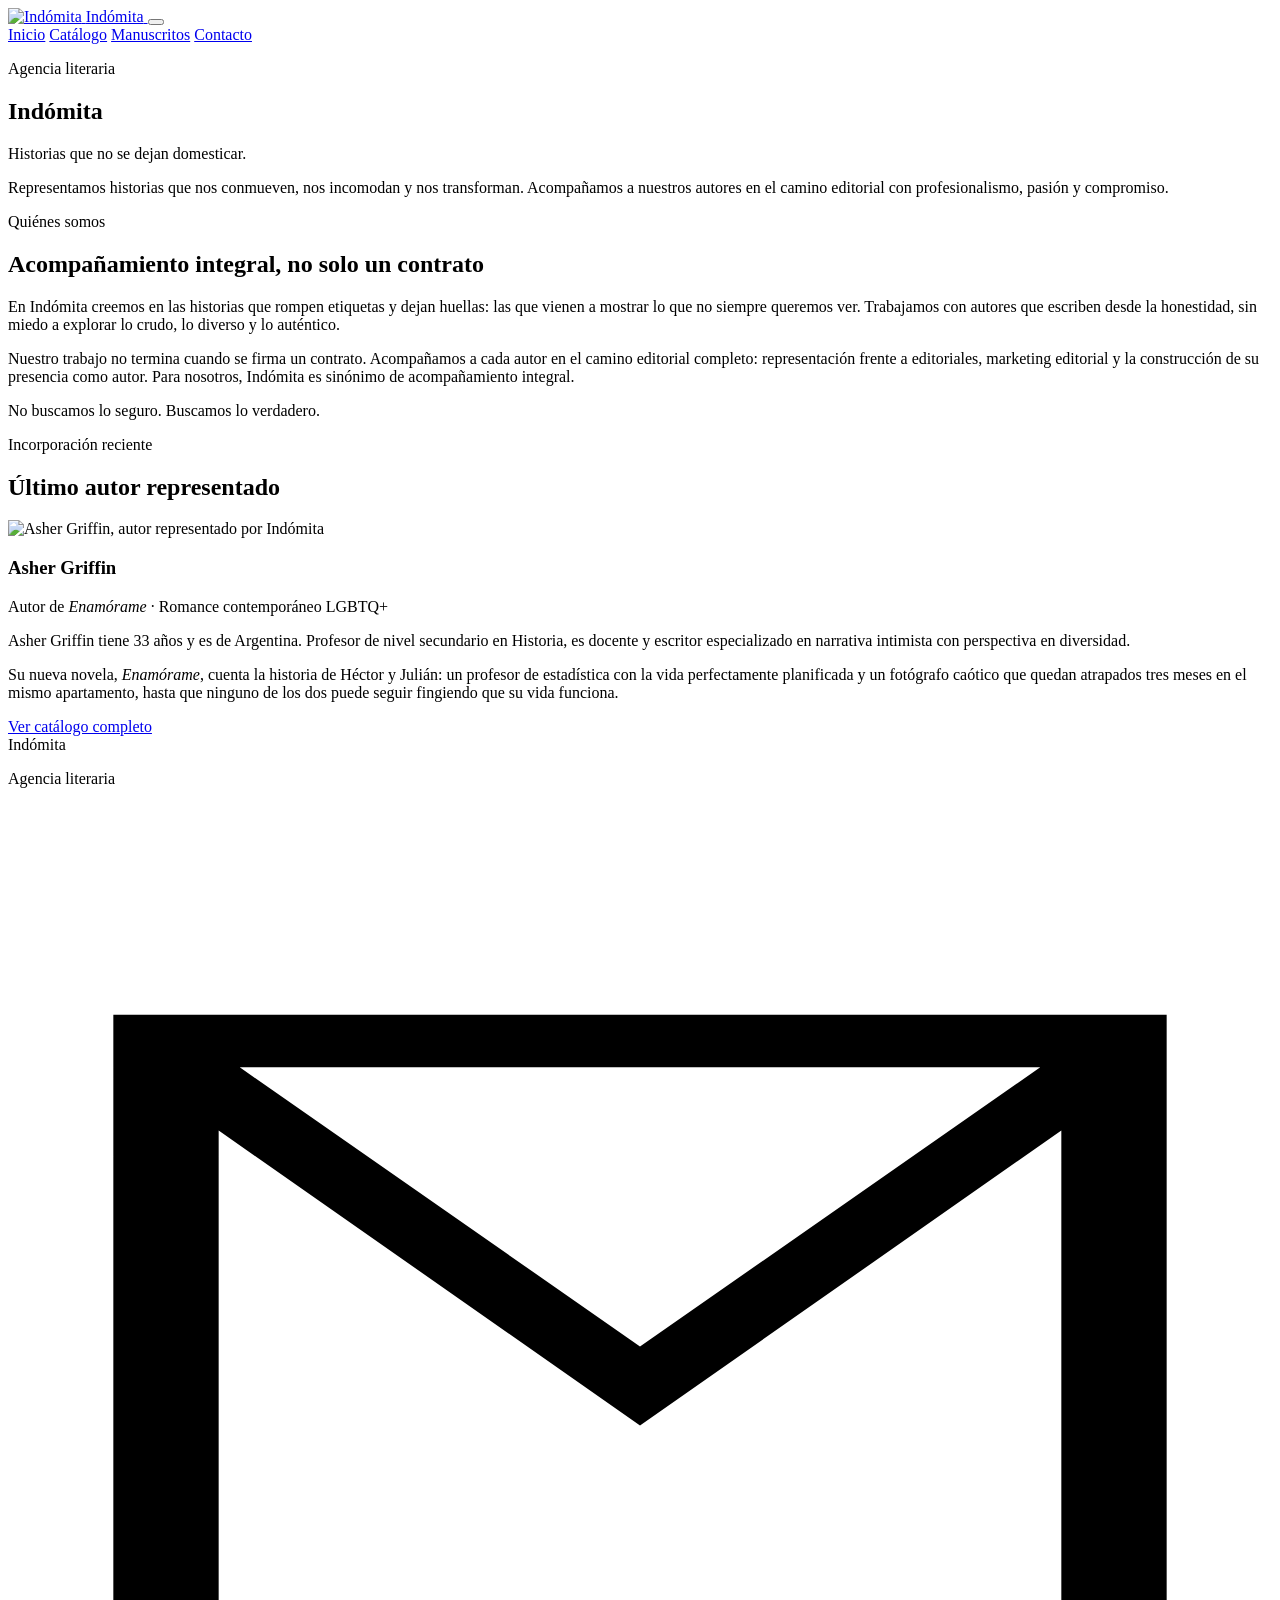
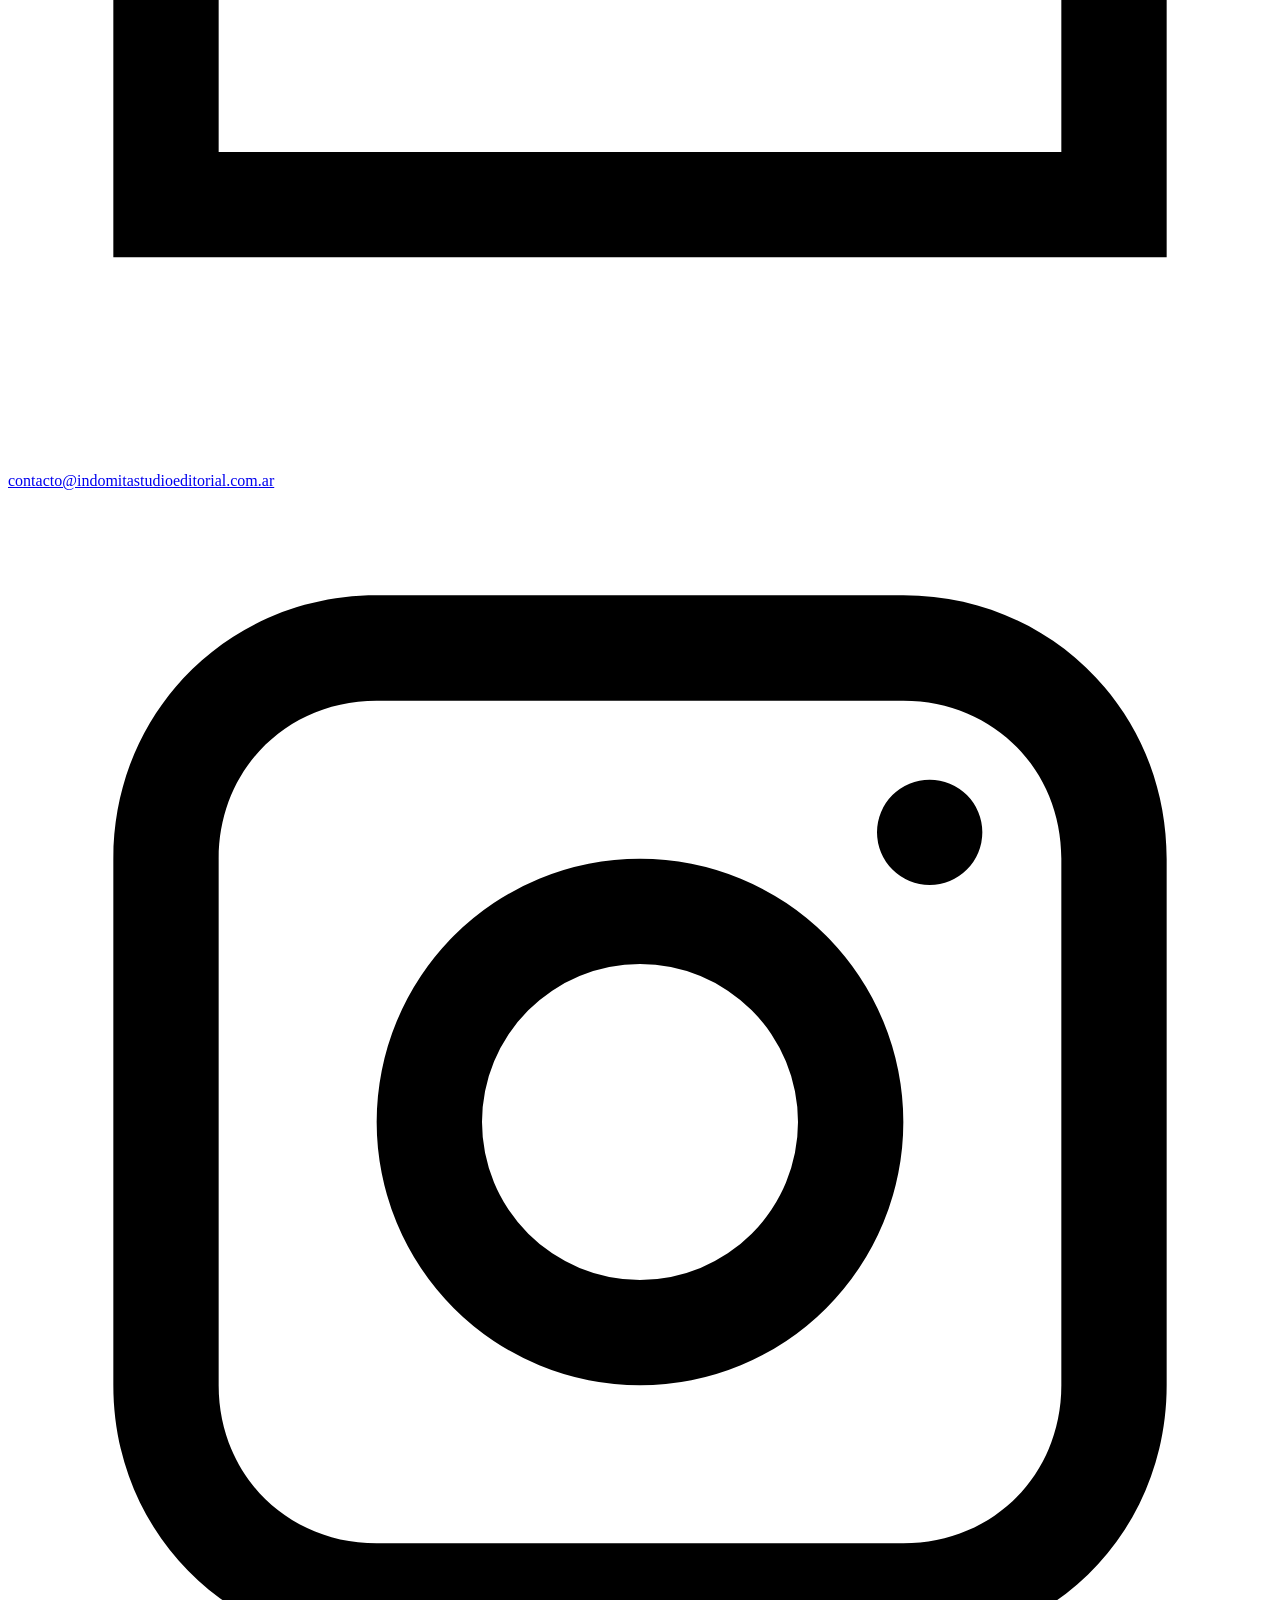
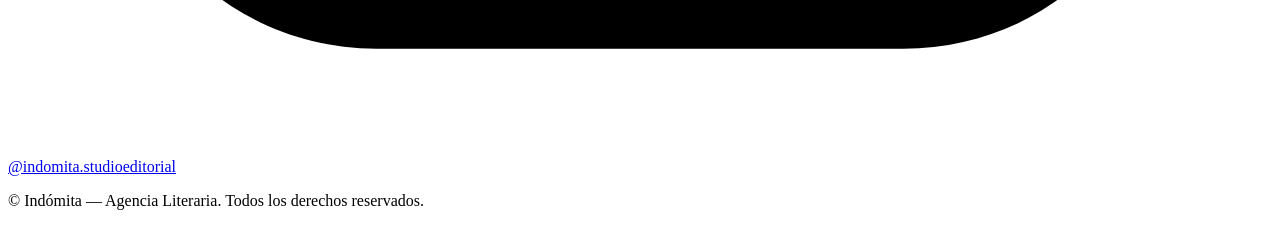
==== index.html @ 7f418fb8 "Create index.html" ====
<!DOCTYPE html>
<html lang="es">
<head>
  <meta charset="UTF-8">
  <meta name="viewport" content="width=device-width, initial-scale=1.0">
  <title>Indómita — Agencia Literaria</title>
  <meta name="description" content="Indómita, agencia literaria. Representamos historias que nos conmueven, nos incomodan y nos transforman.">

  <link rel="preconnect" href="https://fonts.googleapis.com">
  <link rel="preconnect" href="https://fonts.gstatic.com" crossorigin>
  <link href="https://fonts.googleapis.com/css2?family=Cormorant+Garamond:ital,wght@0,400;0,500;0,600;1,400;1,500&family=Lora:ital,wght@0,400;0,500;1,400&display=swap" rel="stylesheet">

  <link rel="stylesheet" href="css/styles.css">
</head>
<body>

  <!-- ===================== HEADER ===================== -->
  <header class="site-header">
    <div class="container site-header__inner">
      <a href="index.html" class="brand">
        <img src="img/logo.png" alt="Indómita" class="brand__logo">
        <span class="brand__name">Indómita</span>
      </a>

      <button class="nav-toggle" id="navToggle" aria-label="Abrir menú" aria-expanded="false">
        <span></span><span></span><span></span>
      </button>

      <nav class="nav" id="siteNav">
        <a href="index.html" class="nav__link is-active">Inicio</a>
        <a href="catalogo.html" class="nav__link">Catálogo</a>
        <a href="manuscritos.html" class="nav__link">Manuscritos</a>
        <a href="contacto.html" class="nav__link">Contacto</a>
      </nav>
    </div>
  </header>

  <main>

    <!-- ===================== HERO ===================== -->
    <section class="hero">
      <div class="container hero__inner">
        <p class="eyebrow">Agencia literaria</p>
        <h1 class="hero__title">Indómita</h1>
        <p class="hero__tagline">Historias que no se dejan domesticar.</p>
        <div class="ink-stroke" aria-hidden="true"></div>
        <p class="hero__lede">
          Representamos historias que nos conmueven, nos incomodan y nos
          transforman. Acompañamos a nuestros autores en el camino editorial
          con profesionalismo, pasión y compromiso.
        </p>
      </div>
    </section>

    <!-- ===================== QUIÉNES SOMOS ===================== -->
    <section class="section section--somos">
      <div class="container">
        <p class="eyebrow">Quiénes somos</p>
        <h2 class="section__title">Acompañamiento integral, no solo un contrato</h2>

        <div class="somos__grid">
          <div class="somos__text">
            <p>
              En Indómita creemos en las historias que rompen etiquetas y dejan
              huellas: las que vienen a mostrar lo que no siempre queremos ver.
              Trabajamos con autores que escriben desde la honestidad, sin miedo
              a explorar lo crudo, lo diverso y lo auténtico.
            </p>
            <p>
              Nuestro trabajo no termina cuando se firma un contrato. Acompañamos
              a cada autor en el camino editorial completo: representación frente
              a editoriales, marketing editorial y la construcción de su presencia
              como autor. Para nosotros, Indómita es sinónimo de acompañamiento
              integral.
            </p>
            <p>
              No buscamos lo seguro. Buscamos lo verdadero.
            </p>
          </div>
        </div>
      </div>
    </section>

    <!-- ===================== ÚLTIMO AUTOR REPRESENTADO ===================== -->
    <section class="section section--destacado">
      <div class="container">
        <p class="eyebrow">Incorporación reciente</p>
        <h2 class="section__title">Último autor representado</h2>

        <div class="autor-destacado">
          <div class="autor-destacado__foto">
            <img src="img/autor-destacado.jpg" alt="Asher Griffin, autor representado por Indómita">
          </div>
          <div class="autor-destacado__info">
            <h3 class="autor-destacado__nombre">Asher Griffin</h3>
            <p class="autor-destacado__libro">Autor de <em>Enamórame</em> · Romance contemporáneo LGBTQ+</p>
            <p class="autor-destacado__bio">
              Asher Griffin tiene 33 años y es de Argentina. Profesor de nivel
              secundario en Historia, es docente y escritor especializado en
              narrativa intimista con perspectiva en diversidad.
            </p>
            <p class="autor-destacado__bio">
              Su nueva novela, <em>Enamórame</em>, cuenta la historia de Héctor
              y Julián: un profesor de estadística con la vida perfectamente
              planificada y un fotógrafo caótico que quedan atrapados tres meses
              en el mismo apartamento, hasta que ninguno de los dos puede seguir
              fingiendo que su vida funciona.
            </p>
            <a href="catalogo.html" class="btn btn--primary">Ver catálogo completo</a>
          </div>
        </div>
      </div>
    </section>

  </main>

  <!-- ===================== FOOTER ===================== -->
  <footer class="site-footer">
    <div class="container site-footer__inner">
      <div class="site-footer__brand">
        <span class="brand__name brand__name--footer">Indómita</span>
        <p>Agencia literaria</p>
      </div>

      <div class="site-footer__links">
        <a href="mailto:contacto@indomitastudioeditorial.com.ar" class="footer-link">
          <svg viewBox="0 0 24 24" class="footer-icon" aria-hidden="true"><path d="M2 4h20v16H2V4zm2 2.2V18h16V6.2l-8 5.6-8-5.6zM4.4 5l7.6 5.3L19.6 5H4.4z"/></svg>
          contacto@indomitastudioeditorial.com.ar
        </a>
        <a href="https://www.instagram.com/indomita.studioeditorial/" target="_blank" rel="noopener" class="footer-link">
          <svg viewBox="0 0 24 24" class="footer-icon" aria-hidden="true"><path d="M7 2C4.2 2 2 4.2 2 7v10c0 2.8 2.2 5 5 5h10c2.8 0 5-2.2 5-5V7c0-2.8-2.2-5-5-5H7zm0 2h10c1.7 0 3 1.3 3 3v10c0 1.7-1.3 3-3 3H7c-1.7 0-3-1.3-3-3V7c0-1.7 1.3-3 3-3zm10.5 1.5a1 1 0 100 2 1 1 0 000-2zM12 7a5 5 0 100 10 5 5 0 000-10zm0 2a3 3 0 110 6 3 3 0 010-6z"/></svg>
          @indomita.studioeditorial
        </a>
      </div>
    </div>
    <div class="site-footer__bottom">
      <p>&copy; <span id="anioActual"></span> Indómita — Agencia Literaria. Todos los derechos reservados.</p>
    </div>
  </footer>

  <script src="js/main.js"></script>
</body>
</html>
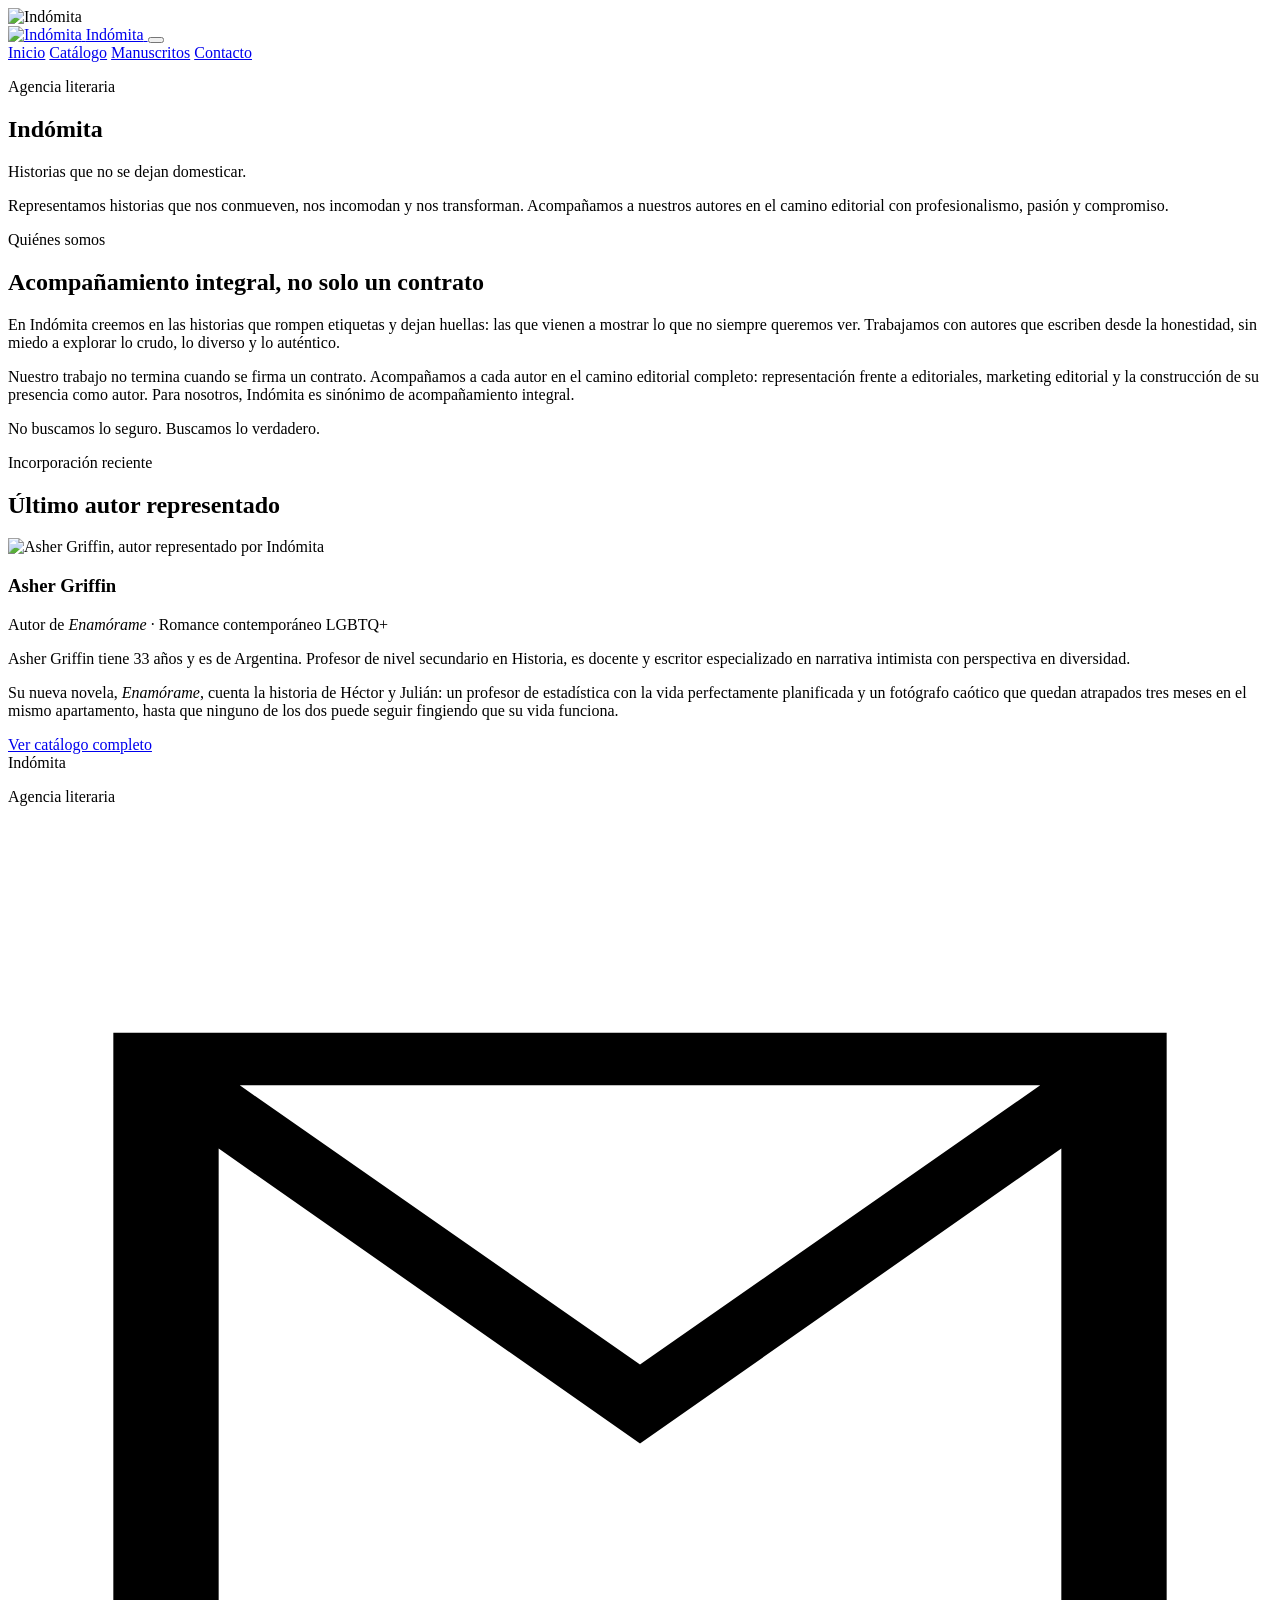
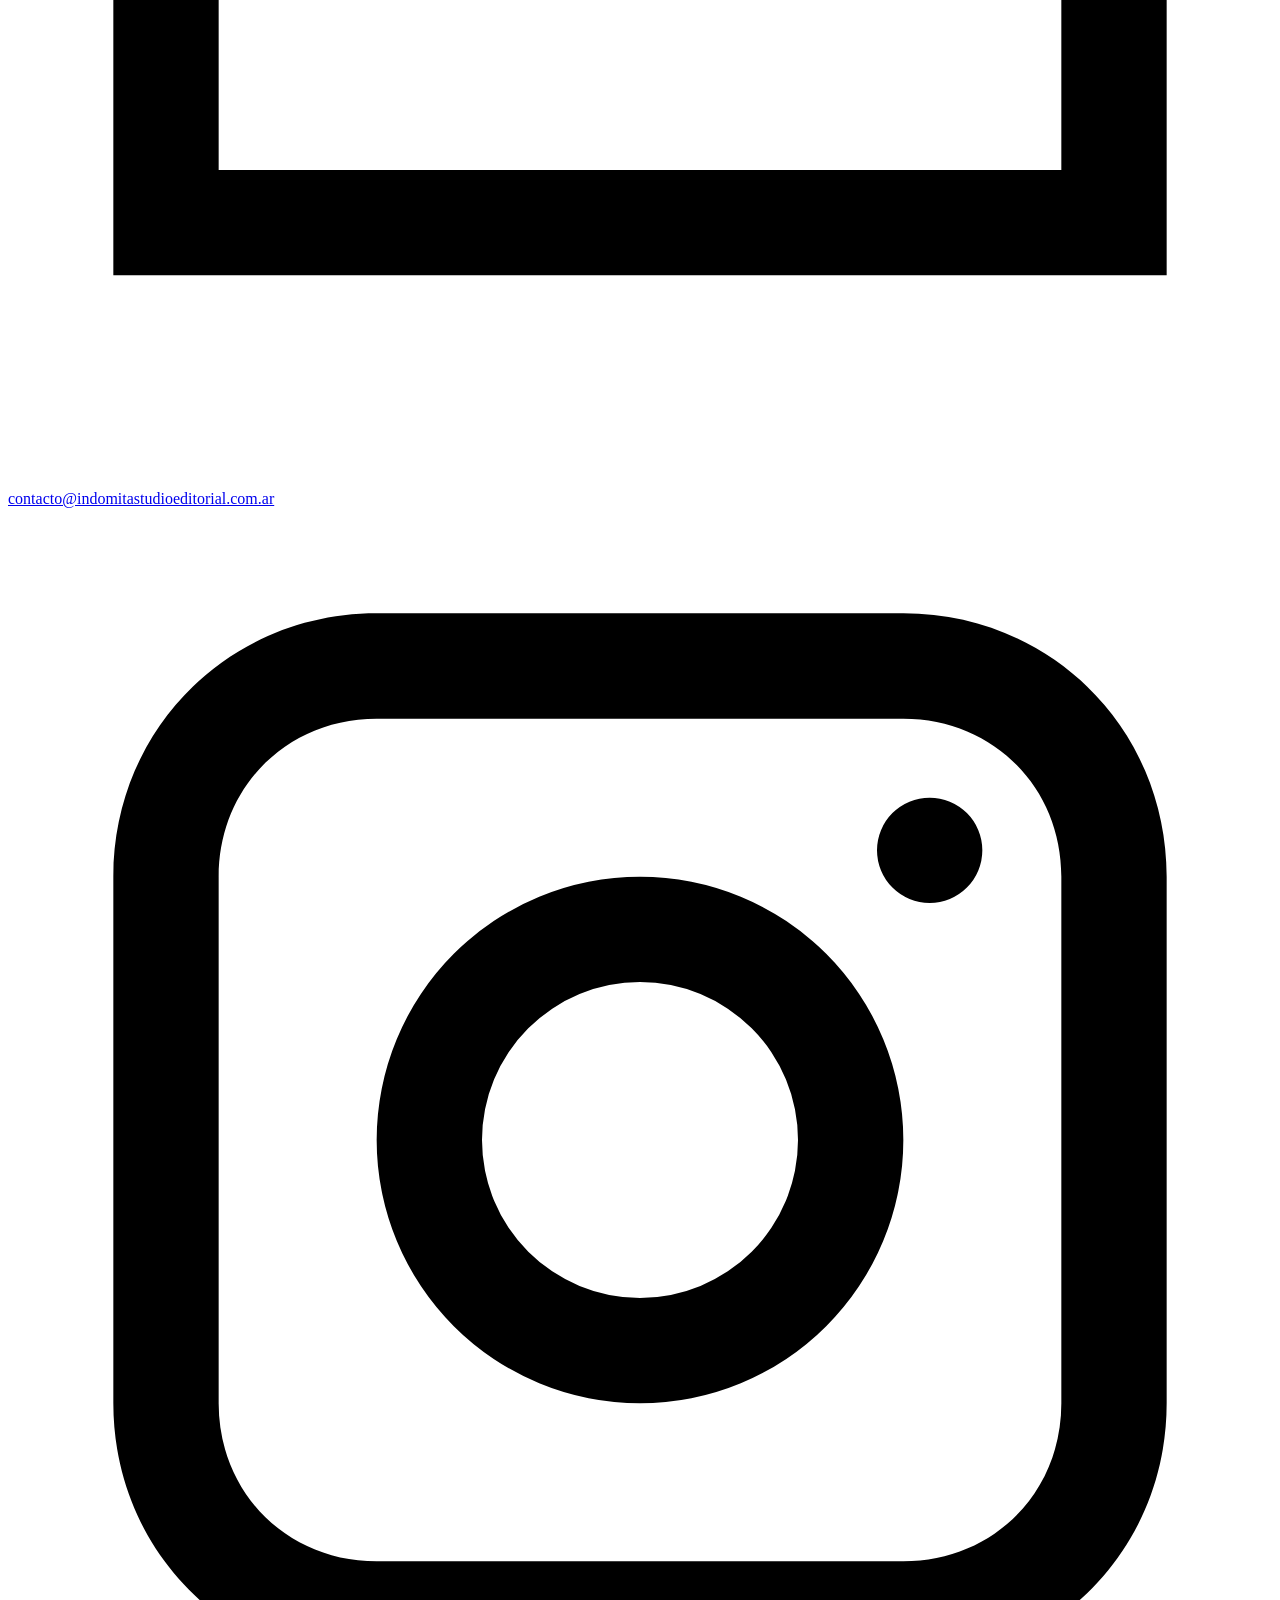
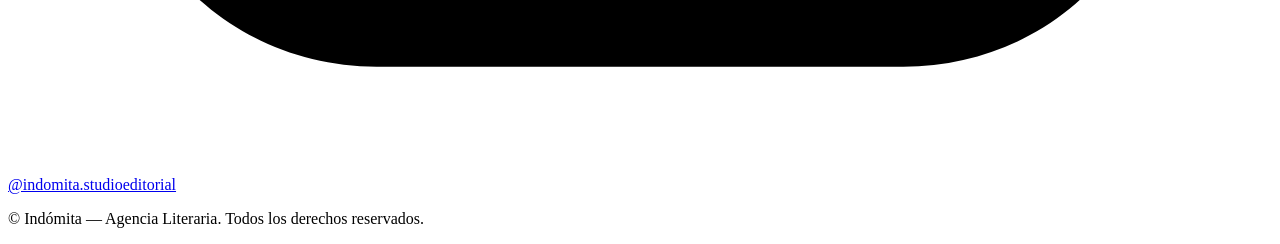
==== commit f4809a2d: "Update index.html" ====
--- a/index.html
+++ b/index.html
@@ -10,7 +10,7 @@
   <link rel="preconnect" href="https://fonts.gstatic.com" crossorigin>
   <link href="https://fonts.googleapis.com/css2?family=Cormorant+Garamond:ital,wght@0,400;0,500;0,600;1,400;1,500&family=Lora:ital,wght@0,400;0,500;1,400&display=swap" rel="stylesheet">
 
-  <link rel="stylesheet" href="css/styles.css">
+  <img src="img/logo.png" alt="Indómita" class="brand__logo">
 </head>
 <body>
 
@@ -18,7 +18,7 @@
   <header class="site-header">
     <div class="container site-header__inner">
       <a href="index.html" class="brand">
-        <img src="img/logo.png" alt="Indómita" class="brand__logo">
+        <img src="logo.png" alt="Indómita" class="brand__logo">
         <span class="brand__name">Indómita</span>
       </a>
 
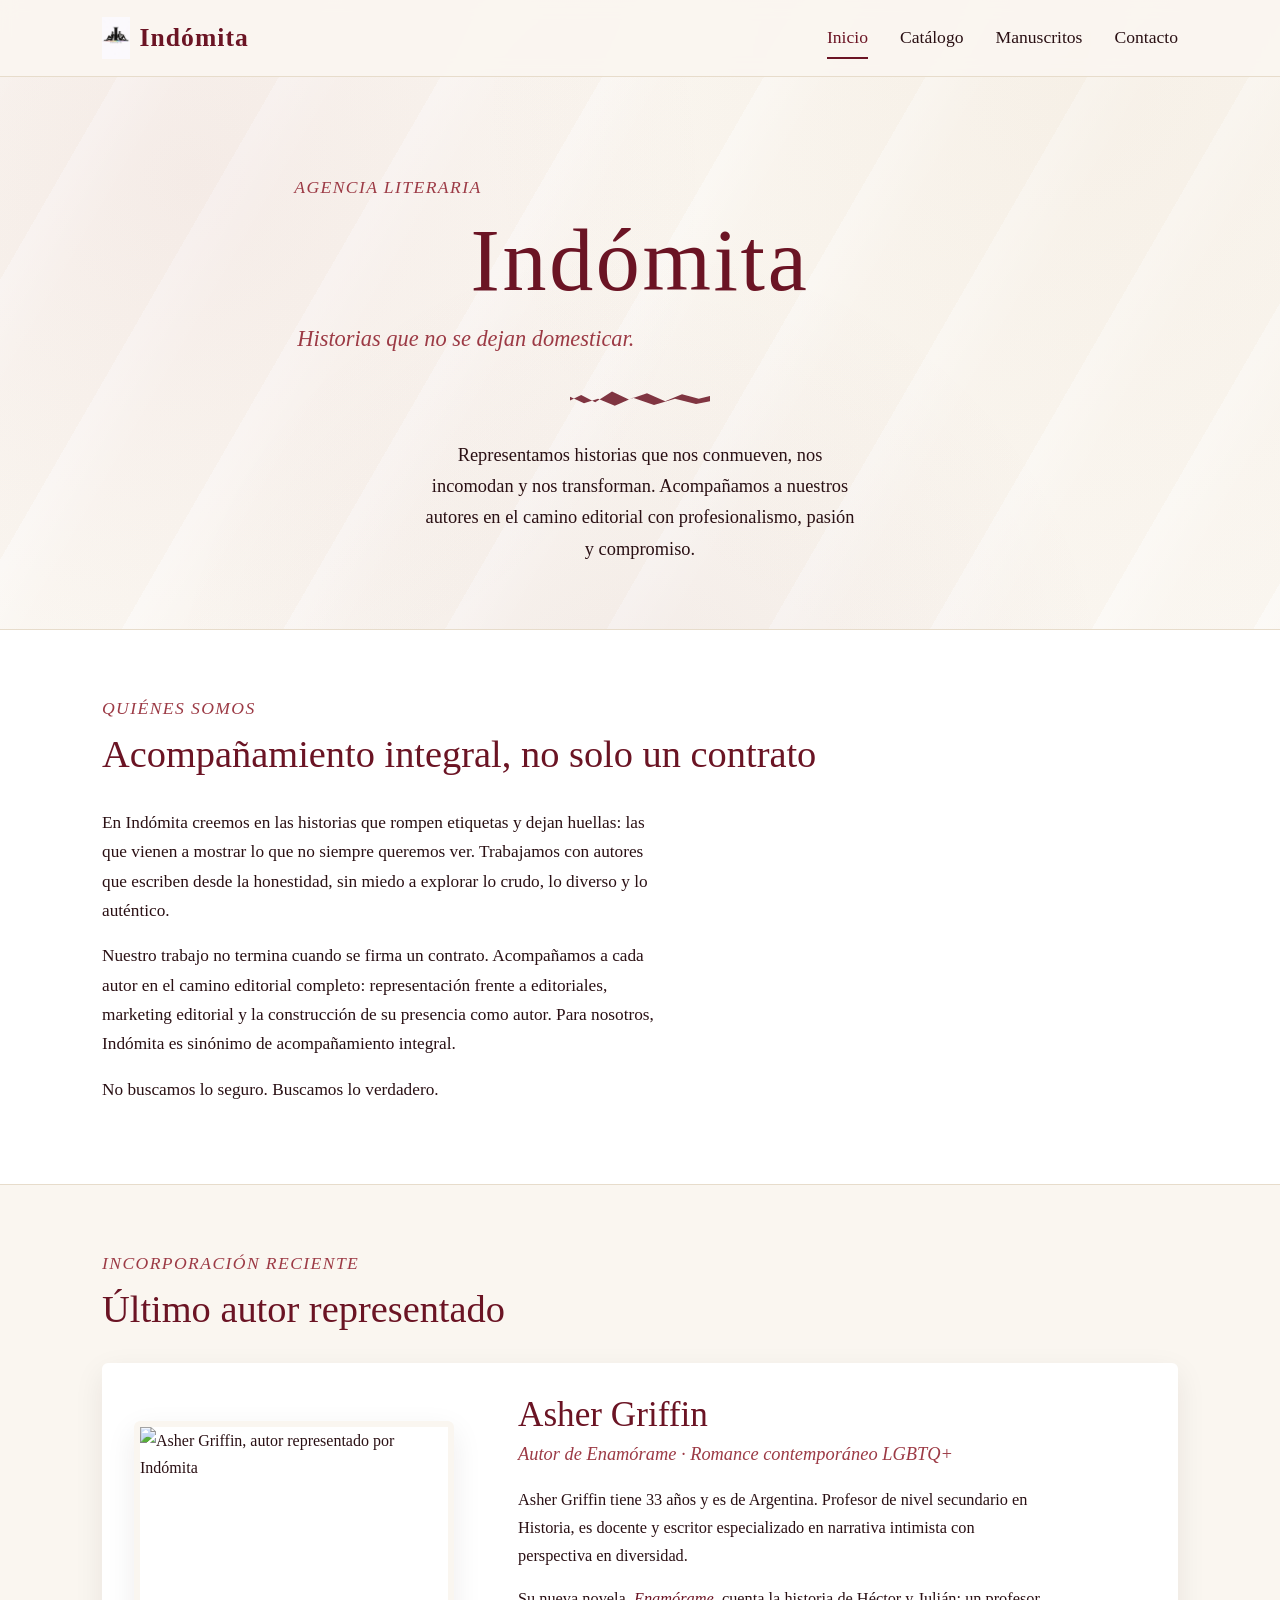
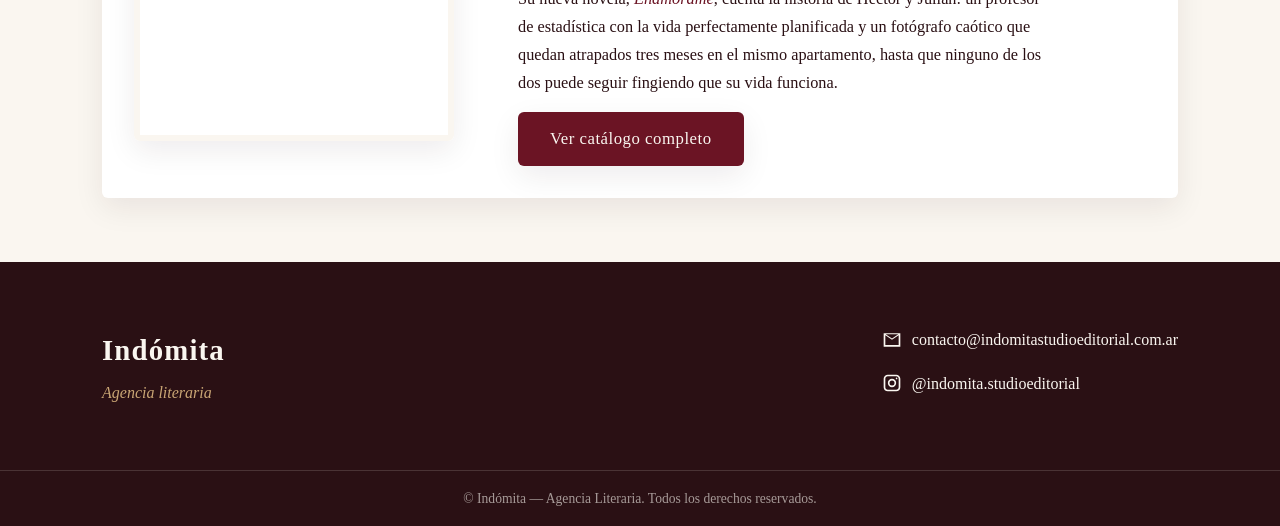
==== commit 5b7d8cab: "Update index.html" ====
--- a/index.html
+++ b/index.html
@@ -10,7 +10,7 @@
   <link rel="preconnect" href="https://fonts.gstatic.com" crossorigin>
   <link href="https://fonts.googleapis.com/css2?family=Cormorant+Garamond:ital,wght@0,400;0,500;0,600;1,400;1,500&family=Lora:ital,wght@0,400;0,500;1,400&display=swap" rel="stylesheet">
 
-  <img src="img/logo.png" alt="Indómita" class="brand__logo">
+  <link rel="stylesheet" href="style.css">
 </head>
 <body>
 
--- a/style.css
+++ b/style.css
@@ -0,0 +1,747 @@
+/* =========================================================
+   INDÓMITA — ESTILOS GLOBALES
+   Paleta: burdeos / crema / blanco
+   Tipografía display: Cormorant Garamond
+   Tipografía cuerpo: Lora
+   ========================================================= */
+
+:root {
+  /* Colores */
+  --color-crema: #FAF6F0;
+  --color-blanco: #FFFFFF;
+  --color-burdeos: #6B1424;
+  --color-burdeos-medio: #9C3A45;
+  --color-tinta: #2A1014;
+  --color-dorado: #C9A574;
+  --color-borde: #E7DCCB;
+
+  /* Tipografía */
+  --font-display: 'Cormorant Garamond', serif;
+  --font-body: 'Lora', serif;
+
+  /* Layout */
+  --max-width: 1140px;
+  --space-xs: 0.5rem;
+  --space-sm: 1rem;
+  --space-md: 2rem;
+  --space-lg: 4rem;
+  --space-xl: 6rem;
+
+  --radius: 6px;
+  --shadow-soft: 0 10px 30px rgba(42, 16, 20, 0.08);
+}
+
+/* ---------- Reset básico ---------- */
+* {
+  margin: 0;
+  padding: 0;
+  box-sizing: border-box;
+}
+
+html {
+  scroll-behavior: smooth;
+}
+
+body {
+  font-family: var(--font-body);
+  color: var(--color-tinta);
+  background-color: var(--color-crema);
+  line-height: 1.7;
+  -webkit-font-smoothing: antialiased;
+}
+
+img {
+  max-width: 100%;
+  display: block;
+}
+
+a {
+  color: inherit;
+  text-decoration: none;
+}
+
+ul {
+  list-style: none;
+}
+
+.container {
+  max-width: var(--max-width);
+  margin: 0 auto;
+  padding: 0 var(--space-md);
+}
+
+/* ---------- Textura de fondo tipo tela/seda ---------- */
+body {
+  background-image:
+    radial-gradient(circle at 15% 20%, rgba(155, 58, 69, 0.06), transparent 40%),
+    radial-gradient(circle at 85% 10%, rgba(201, 165, 116, 0.08), transparent 45%),
+    radial-gradient(circle at 50% 80%, rgba(107, 20, 36, 0.05), transparent 50%),
+    repeating-linear-gradient(
+      120deg,
+      rgba(255, 255, 255, 0.5) 0px,
+      rgba(255, 255, 255, 0.1) 60px,
+      rgba(250, 246, 240, 0.4) 140px
+    );
+  background-attachment: fixed;
+}
+
+/* ---------- Tipografía general ---------- */
+.eyebrow {
+  font-family: var(--font-display);
+  font-style: italic;
+  font-size: 1.1rem;
+  letter-spacing: 0.08em;
+  text-transform: uppercase;
+  color: var(--color-burdeos-medio);
+  margin-bottom: var(--space-xs);
+}
+
+h1, h2, h3, h4 {
+  font-family: var(--font-display);
+  color: var(--color-burdeos);
+  font-weight: 500;
+  line-height: 1.15;
+}
+
+.section__title {
+  font-size: clamp(1.8rem, 3vw, 2.6rem);
+  margin-bottom: var(--space-md);
+  max-width: 40ch;
+}
+
+p {
+  max-width: 65ch;
+}
+
+/* ---------- Elemento de firma: trazo de tinta ---------- */
+.ink-stroke {
+  width: 140px;
+  height: 18px;
+  margin: var(--space-sm) auto var(--space-md);
+  background: var(--color-burdeos);
+  clip-path: polygon(
+    0% 60%, 8% 30%, 18% 70%, 30% 10%, 42% 55%,
+    55% 20%, 68% 65%, 80% 25%, 92% 50%, 100% 35%,
+    100% 65%, 90% 80%, 75% 50%, 60% 85%, 45% 45%,
+    32% 90%, 20% 50%, 10% 75%, 0% 40%
+  );
+  opacity: 0.85;
+}
+
+.section--somos .ink-stroke,
+.section--destacado .ink-stroke {
+  margin: var(--space-sm) 0 var(--space-md);
+}
+
+/* ---------- Botones ---------- */
+.btn {
+  display: inline-block;
+  font-family: var(--font-display);
+  font-size: 1.05rem;
+  letter-spacing: 0.03em;
+  padding: 0.8rem 2rem;
+  border-radius: var(--radius);
+  transition: transform 0.2s ease, box-shadow 0.2s ease, background-color 0.2s ease;
+}
+
+.btn--primary {
+  background-color: var(--color-burdeos);
+  color: var(--color-crema);
+  box-shadow: var(--shadow-soft);
+}
+
+.btn--primary:hover {
+  background-color: var(--color-burdeos-medio);
+  transform: translateY(-2px);
+}
+
+.btn--outline {
+  background-color: transparent;
+  color: var(--color-burdeos);
+  border: 1.5px solid var(--color-burdeos);
+}
+
+.btn--outline:hover {
+  background-color: var(--color-burdeos);
+  color: var(--color-crema);
+}
+
+/* =========================================================
+   HEADER
+   ========================================================= */
+.site-header {
+  position: sticky;
+  top: 0;
+  z-index: 100;
+  background-color: rgba(250, 246, 240, 0.92);
+  backdrop-filter: blur(8px);
+  border-bottom: 1px solid var(--color-borde);
+}
+
+.site-header__inner {
+  display: flex;
+  align-items: center;
+  justify-content: space-between;
+  padding-top: var(--space-sm);
+  padding-bottom: var(--space-sm);
+}
+
+.brand {
+  display: flex;
+  align-items: center;
+  gap: 0.6rem;
+}
+
+.brand__logo {
+  height: 42px;
+  width: auto;
+}
+
+.brand__name {
+  font-family: var(--font-display);
+  font-size: 1.6rem;
+  font-weight: 600;
+  color: var(--color-burdeos);
+  letter-spacing: 0.04em;
+}
+
+.nav {
+  display: flex;
+  gap: var(--space-md);
+}
+
+.nav__link {
+  font-family: var(--font-display);
+  font-size: 1.1rem;
+  color: var(--color-tinta);
+  position: relative;
+  padding: 0.25rem 0;
+}
+
+.nav__link::after {
+  content: '';
+  position: absolute;
+  left: 0;
+  bottom: -2px;
+  width: 0;
+  height: 2px;
+  background-color: var(--color-burdeos);
+  transition: width 0.25s ease;
+}
+
+.nav__link:hover::after,
+.nav__link.is-active::after {
+  width: 100%;
+}
+
+.nav__link.is-active {
+  color: var(--color-burdeos);
+}
+
+.nav-toggle {
+  display: none;
+  flex-direction: column;
+  justify-content: center;
+  gap: 5px;
+  width: 32px;
+  height: 32px;
+  background: none;
+  border: none;
+  cursor: pointer;
+}
+
+.nav-toggle span {
+  display: block;
+  height: 2px;
+  background-color: var(--color-burdeos);
+  border-radius: 2px;
+}
+
+/* =========================================================
+   HERO
+   ========================================================= */
+.hero {
+  padding: var(--space-xl) 0 var(--space-lg);
+  text-align: center;
+}
+
+.hero__title {
+  font-size: clamp(3rem, 8vw, 5.5rem);
+  letter-spacing: 0.03em;
+}
+
+.hero__tagline {
+  font-family: var(--font-display);
+  font-style: italic;
+  font-size: 1.4rem;
+  color: var(--color-burdeos-medio);
+  margin-top: var(--space-xs);
+}
+
+.hero__lede {
+  font-size: 1.15rem;
+  max-width: 48ch;
+  margin: 0 auto;
+  color: var(--color-tinta);
+}
+
+.hero__inner .ink-stroke {
+  margin: var(--space-md) auto;
+}
+
+/* =========================================================
+   SECCIONES GENERALES
+   ========================================================= */
+.section {
+  padding: var(--space-lg) 0;
+}
+
+.section--somos {
+  background-color: var(--color-blanco);
+  border-top: 1px solid var(--color-borde);
+  border-bottom: 1px solid var(--color-borde);
+}
+
+.somos__grid {
+  display: grid;
+  grid-template-columns: 1fr;
+  gap: var(--space-md);
+}
+
+.somos__text p {
+  margin-bottom: var(--space-sm);
+  font-size: 1.08rem;
+}
+
+/* ---------- Autor destacado ---------- */
+.autor-destacado {
+  display: grid;
+  grid-template-columns: 320px 1fr;
+  gap: var(--space-lg);
+  align-items: center;
+  background-color: var(--color-blanco);
+  border-radius: var(--radius);
+  box-shadow: var(--shadow-soft);
+  padding: var(--space-md);
+}
+
+.autor-destacado__foto img {
+  border-radius: var(--radius);
+  aspect-ratio: 1 / 1;
+  object-fit: cover;
+  border: 6px solid var(--color-crema);
+  box-shadow: var(--shadow-soft);
+}
+
+.autor-destacado__nombre {
+  font-size: 2.2rem;
+  margin-bottom: 0.2rem;
+}
+
+.autor-destacado__libro {
+  font-family: var(--font-display);
+  font-style: italic;
+  color: var(--color-burdeos-medio);
+  font-size: 1.15rem;
+  margin-bottom: var(--space-sm);
+}
+
+.autor-destacado__bio {
+  font-size: 1.02rem;
+  margin-bottom: var(--space-sm);
+}
+
+.autor-destacado__bio em {
+  font-style: italic;
+  color: var(--color-burdeos);
+}
+
+/* =========================================================
+   FOOTER
+   ========================================================= */
+.site-footer {
+  background-color: var(--color-tinta);
+  color: var(--color-crema);
+  padding-top: var(--space-lg);
+}
+
+.site-footer__inner {
+  display: flex;
+  flex-wrap: wrap;
+  justify-content: space-between;
+  align-items: flex-start;
+  gap: var(--space-md);
+  padding-bottom: var(--space-lg);
+}
+
+.site-footer__brand .brand__name--footer {
+  font-size: 1.8rem;
+  color: var(--color-crema);
+}
+
+.site-footer__brand p {
+  font-family: var(--font-display);
+  font-style: italic;
+  color: var(--color-dorado);
+  margin-top: 0.2rem;
+}
+
+.site-footer__links {
+  display: flex;
+  flex-direction: column;
+  gap: var(--space-sm);
+}
+
+.footer-link {
+  display: flex;
+  align-items: center;
+  gap: 0.6rem;
+  font-size: 1rem;
+  transition: color 0.2s ease;
+}
+
+.footer-link:hover {
+  color: var(--color-dorado);
+}
+
+.footer-icon {
+  width: 20px;
+  height: 20px;
+  fill: currentColor;
+  flex-shrink: 0;
+}
+
+.site-footer__bottom {
+  border-top: 1px solid rgba(250, 246, 240, 0.15);
+  padding: var(--space-sm) 0;
+  text-align: center;
+}
+
+.site-footer__bottom p {
+  font-size: 0.85rem;
+  color: rgba(250, 246, 240, 0.6);
+  max-width: none;
+}
+
+/* =========================================================
+   PÁGINA: ENCABEZADO GENÉRICO (Catálogo, Manuscritos, Contacto)
+   ========================================================= */
+.page-header {
+  padding: var(--space-xl) 0 var(--space-lg);
+  text-align: center;
+}
+
+.page-header__title {
+  font-size: clamp(2.4rem, 6vw, 3.8rem);
+}
+
+.page-header .ink-stroke {
+  margin: var(--space-sm) auto var(--space-md);
+}
+
+.page-header__lede {
+  font-size: 1.1rem;
+  max-width: 55ch;
+  margin: 0 auto;
+}
+
+/* =========================================================
+   CATÁLOGO DE AUTORES
+   ========================================================= */
+.autores-grid {
+  display: grid;
+  grid-template-columns: repeat(auto-fit, minmax(320px, 1fr));
+  gap: var(--space-lg);
+}
+
+.autor-card {
+  background-color: var(--color-blanco);
+  border-radius: var(--radius);
+  box-shadow: var(--shadow-soft);
+  overflow: hidden;
+}
+
+.autor-card__foto img {
+  width: 100%;
+  aspect-ratio: 4 / 3;
+  object-fit: cover;
+}
+
+.autor-card__body {
+  padding: var(--space-md);
+}
+
+.autor-card__nombre {
+  font-size: 1.8rem;
+  margin-bottom: 0.2rem;
+}
+
+.autor-card__genero {
+  font-family: var(--font-display);
+  font-style: italic;
+  color: var(--color-burdeos-medio);
+  margin-bottom: var(--space-sm);
+}
+
+.autor-card__bio {
+  font-size: 1rem;
+  margin-bottom: var(--space-sm);
+}
+
+.autor-card__obras-titulo {
+  font-family: var(--font-display);
+  font-weight: 600;
+  color: var(--color-burdeos);
+  margin-bottom: 0.4rem;
+}
+
+.autor-card__obras ul {
+  margin-bottom: var(--space-sm);
+  padding-left: 1.1rem;
+}
+
+.autor-card__obras li {
+  font-size: 0.95rem;
+  margin-bottom: 0.3rem;
+  position: relative;
+  padding-left: 0.3rem;
+}
+
+.autor-card__obras li::marker {
+  color: var(--color-dorado);
+}
+
+.autor-card__obra-actual {
+  font-size: 0.98rem;
+  margin-bottom: var(--space-sm);
+}
+
+.autor-card__obra-actual em {
+  color: var(--color-burdeos);
+  font-style: italic;
+}
+
+.autor-card__social {
+  display: inline-flex;
+  align-items: center;
+  gap: 0.5rem;
+  font-size: 0.95rem;
+  color: var(--color-burdeos);
+  font-weight: 500;
+}
+
+.autor-card__social .footer-icon {
+  fill: var(--color-burdeos);
+}
+
+.autor-card__social:hover {
+  color: var(--color-burdeos-medio);
+}
+
+/* =========================================================
+   FORMULARIOS (Manuscritos, Contacto)
+   ========================================================= */
+.container--form {
+  max-width: 720px;
+}
+
+.form-card {
+  background-color: var(--color-blanco);
+  border-radius: var(--radius);
+  box-shadow: var(--shadow-soft);
+  padding: var(--space-lg);
+  display: flex;
+  flex-direction: column;
+  gap: var(--space-md);
+}
+
+.form-group {
+  display: flex;
+  flex-direction: column;
+  gap: 0.4rem;
+}
+
+.form-row {
+  display: grid;
+  grid-template-columns: 1fr 1fr;
+  gap: var(--space-md);
+}
+
+label {
+  font-family: var(--font-display);
+  font-weight: 600;
+  color: var(--color-burdeos);
+  font-size: 1.02rem;
+}
+
+input[type="text"],
+input[type="email"],
+input[type="number"],
+textarea {
+  font-family: var(--font-body);
+  font-size: 1rem;
+  padding: 0.7rem 0.9rem;
+  border: 1.5px solid var(--color-borde);
+  border-radius: var(--radius);
+  background-color: var(--color-crema);
+  color: var(--color-tinta);
+  transition: border-color 0.2s ease;
+}
+
+input:focus,
+textarea:focus {
+  outline: none;
+  border-color: var(--color-burdeos-medio);
+}
+
+textarea {
+  resize: vertical;
+}
+
+.form-fieldset {
+  border: none;
+  padding: 0;
+}
+
+.form-fieldset legend {
+  font-family: var(--font-display);
+  font-weight: 600;
+  color: var(--color-burdeos);
+  font-size: 1.02rem;
+  margin-bottom: 0.5rem;
+  padding: 0;
+}
+
+.radio-group {
+  display: flex;
+  gap: var(--space-md);
+}
+
+.radio-label {
+  display: flex;
+  align-items: center;
+  gap: 0.4rem;
+  font-family: var(--font-body);
+  font-weight: 400;
+  color: var(--color-tinta);
+  cursor: pointer;
+}
+
+.radio-label input {
+  accent-color: var(--color-burdeos);
+  width: 16px;
+  height: 16px;
+}
+
+.file-upload {
+  border: 1.5px dashed var(--color-borde);
+  border-radius: var(--radius);
+  padding: var(--space-sm);
+  background-color: var(--color-crema);
+}
+
+.file-upload input[type="file"] {
+  font-family: var(--font-body);
+  font-size: 0.95rem;
+  width: 100%;
+}
+
+.file-upload__hint {
+  font-size: 0.85rem;
+  color: var(--color-burdeos-medio);
+  margin-top: 0.4rem;
+}
+
+.file-upload__filename {
+  font-size: 0.9rem;
+  color: var(--color-tinta);
+  margin-top: 0.3rem;
+  font-weight: 500;
+}
+
+.btn--full {
+  width: 100%;
+  border: none;
+  cursor: pointer;
+  font-size: 1.1rem;
+}
+
+.btn--full:disabled {
+  opacity: 0.6;
+  cursor: not-allowed;
+}
+
+.form-mensaje {
+  text-align: center;
+  font-size: 0.95rem;
+  min-height: 1.2em;
+}
+
+.form-mensaje--exito {
+  color: #2E6B3E;
+  font-weight: 600;
+}
+
+.form-mensaje--error {
+  color: var(--color-burdeos);
+  font-weight: 600;
+}
+
+.form-mensaje--info {
+  color: var(--color-burdeos-medio);
+  font-style: italic;
+}
+
+/* =========================================================
+   RESPONSIVE
+   ========================================================= */
+@media (max-width: 768px) {
+  .nav {
+    display: none;
+    position: absolute;
+    top: 100%;
+    left: 0;
+    right: 0;
+    background-color: var(--color-crema);
+    flex-direction: column;
+    align-items: center;
+    gap: var(--space-sm);
+    padding: var(--space-md) 0;
+    border-bottom: 1px solid var(--color-borde);
+    box-shadow: var(--shadow-soft);
+  }
+
+  .nav.is-open {
+    display: flex;
+  }
+
+  .nav-toggle {
+    display: flex;
+  }
+
+  .autor-destacado {
+    grid-template-columns: 1fr;
+    text-align: center;
+  }
+
+  .autor-destacado__foto img {
+    max-width: 240px;
+    margin: 0 auto;
+  }
+
+  .site-footer__inner {
+    flex-direction: column;
+    text-align: center;
+  }
+
+  .site-footer__links {
+    align-items: center;
+  }
+}
+.form-row {
+    grid-template-columns: 1fr;
+  }
+
+  .form-card {
+    padding: var(--space-md);
+  }
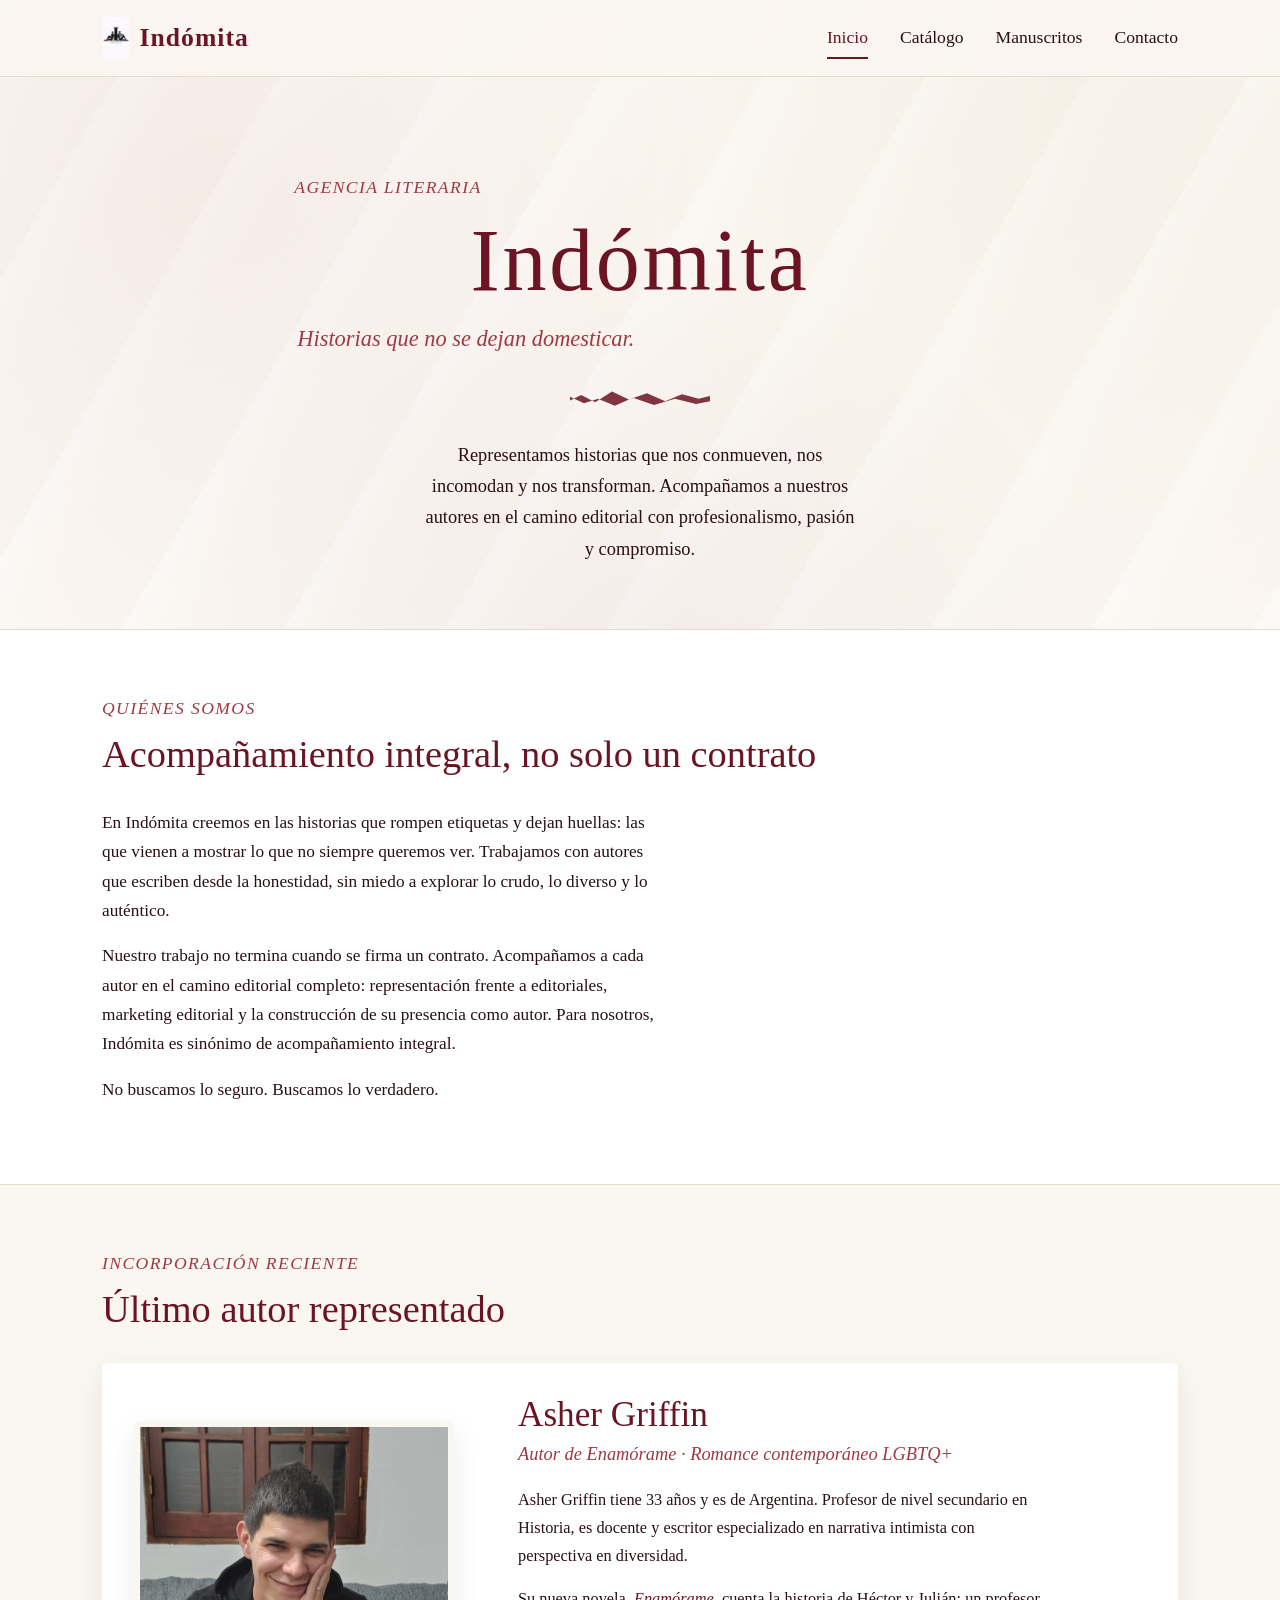
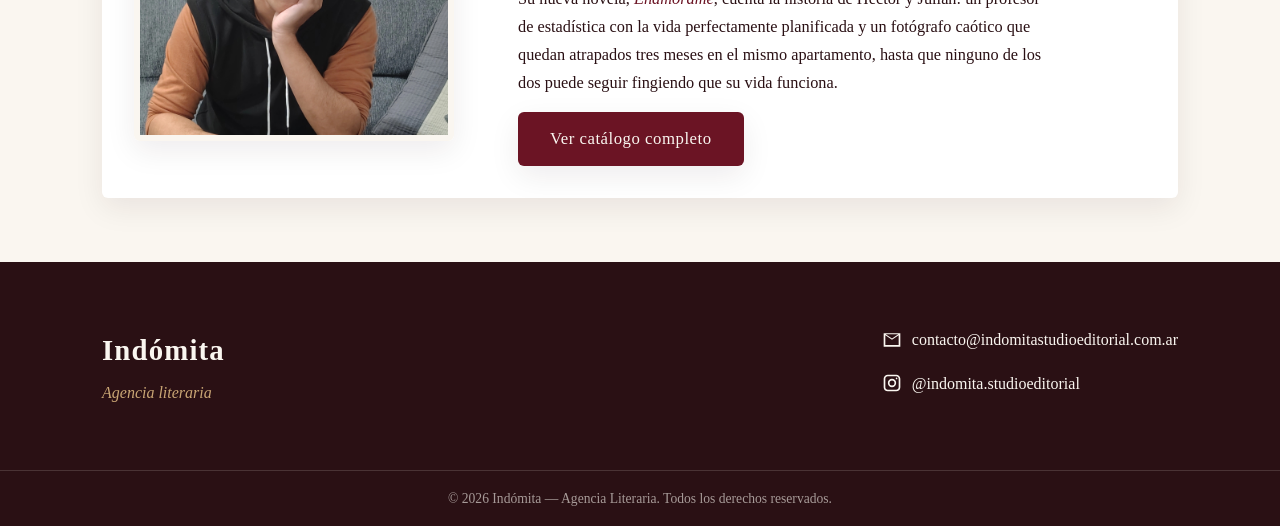
==== commit 864990c2: "Update index.html" ====
--- a/index.html
+++ b/index.html
@@ -89,7 +89,7 @@
 
         <div class="autor-destacado">
           <div class="autor-destacado__foto">
-            <img src="img/autor-destacado.jpg" alt="Asher Griffin, autor representado por Indómita">
+            <img src="autor-destacado.jpg" alt="Asher Griffin, autor representado por Indómita">
           </div>
           <div class="autor-destacado__info">
             <h3 class="autor-destacado__nombre">Asher Griffin</h3>
@@ -138,6 +138,6 @@
     </div>
   </footer>
 
-  <script src="js/main.js"></script>
+  <script src="main.js"></script>
 </body>
 </html>
